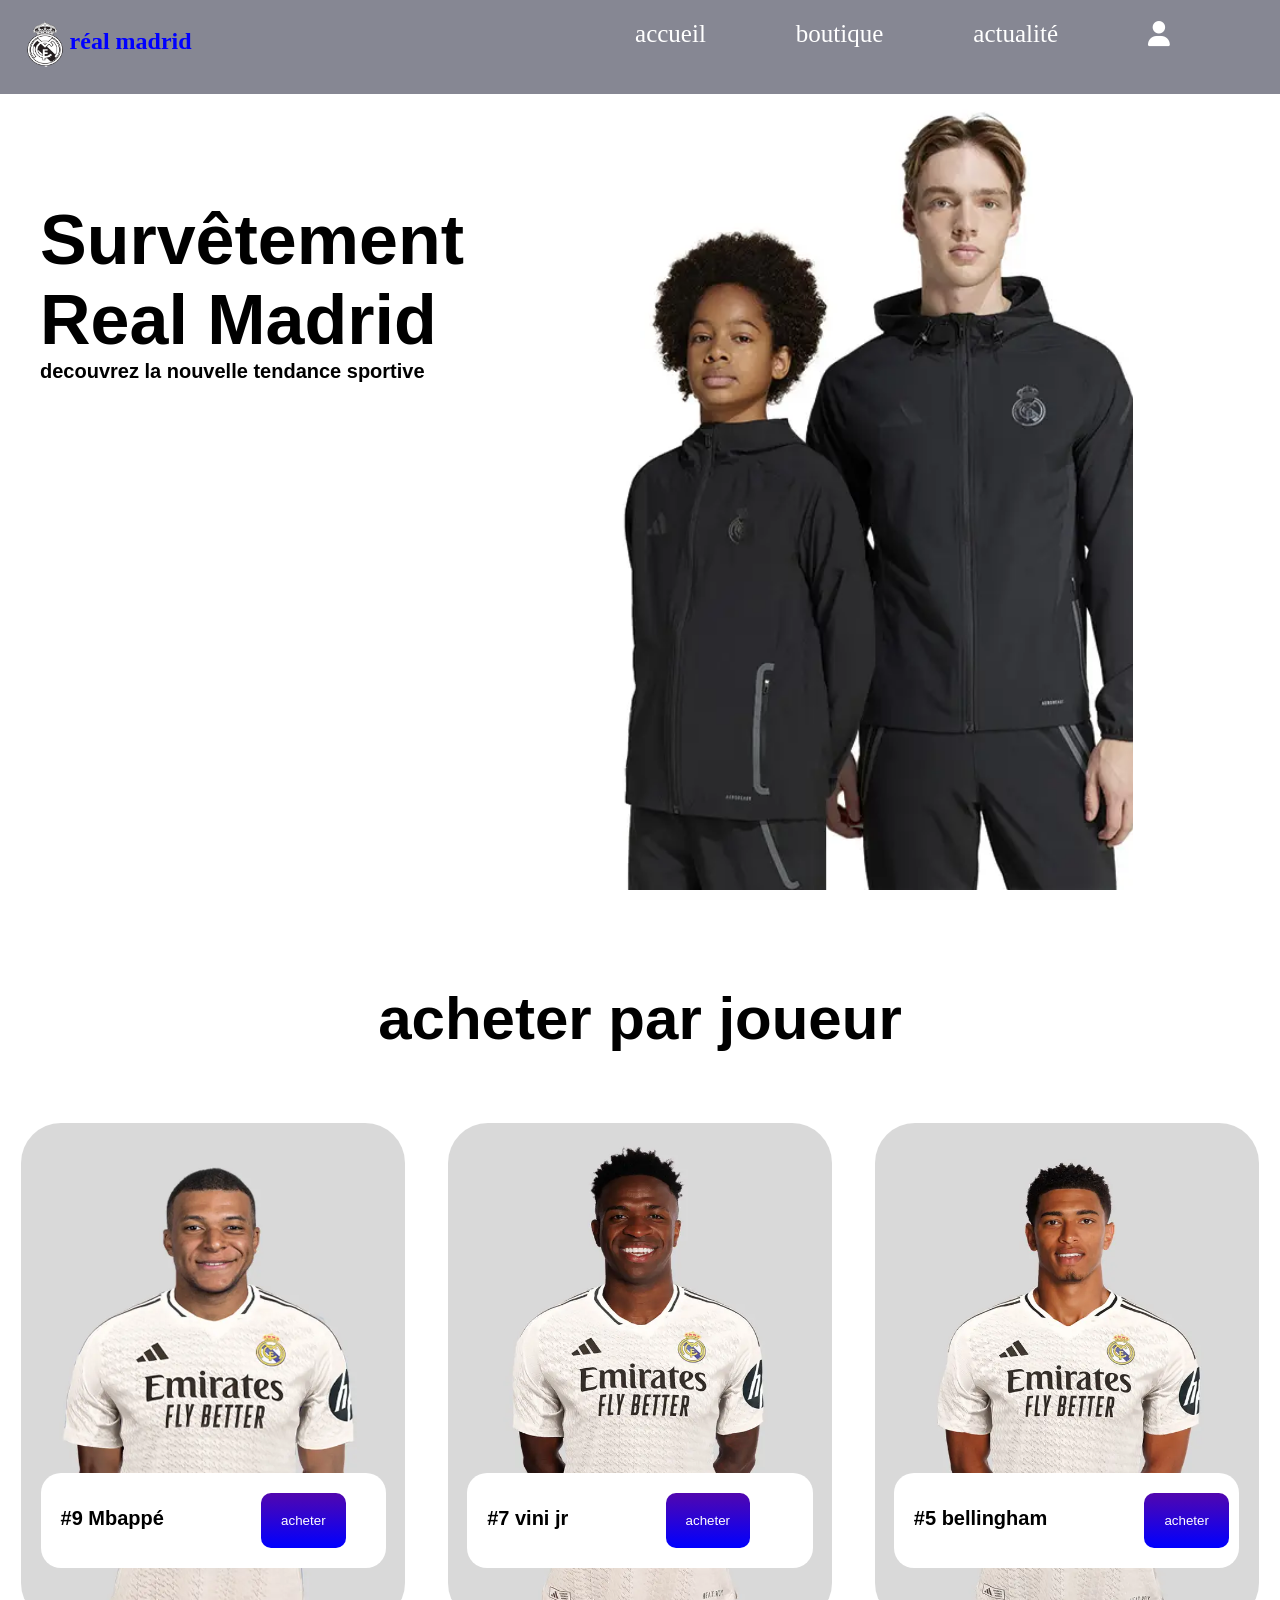
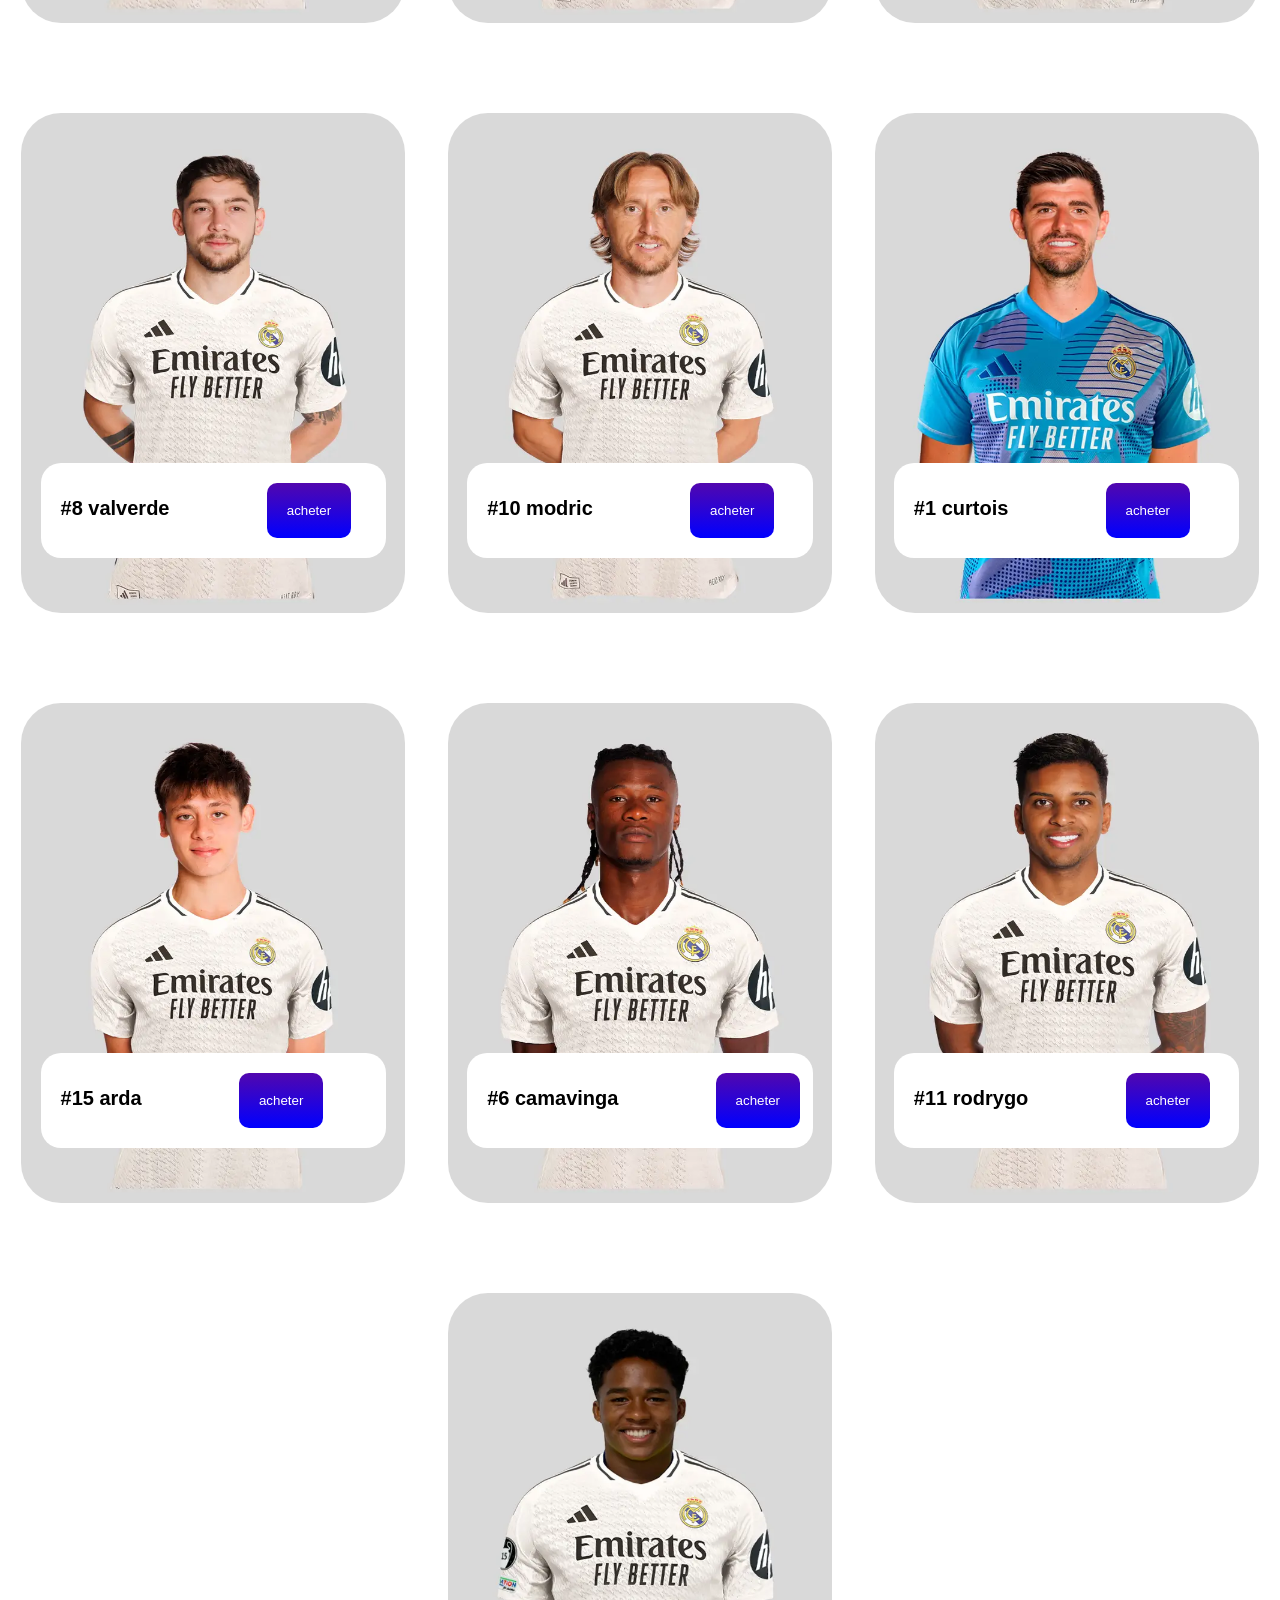
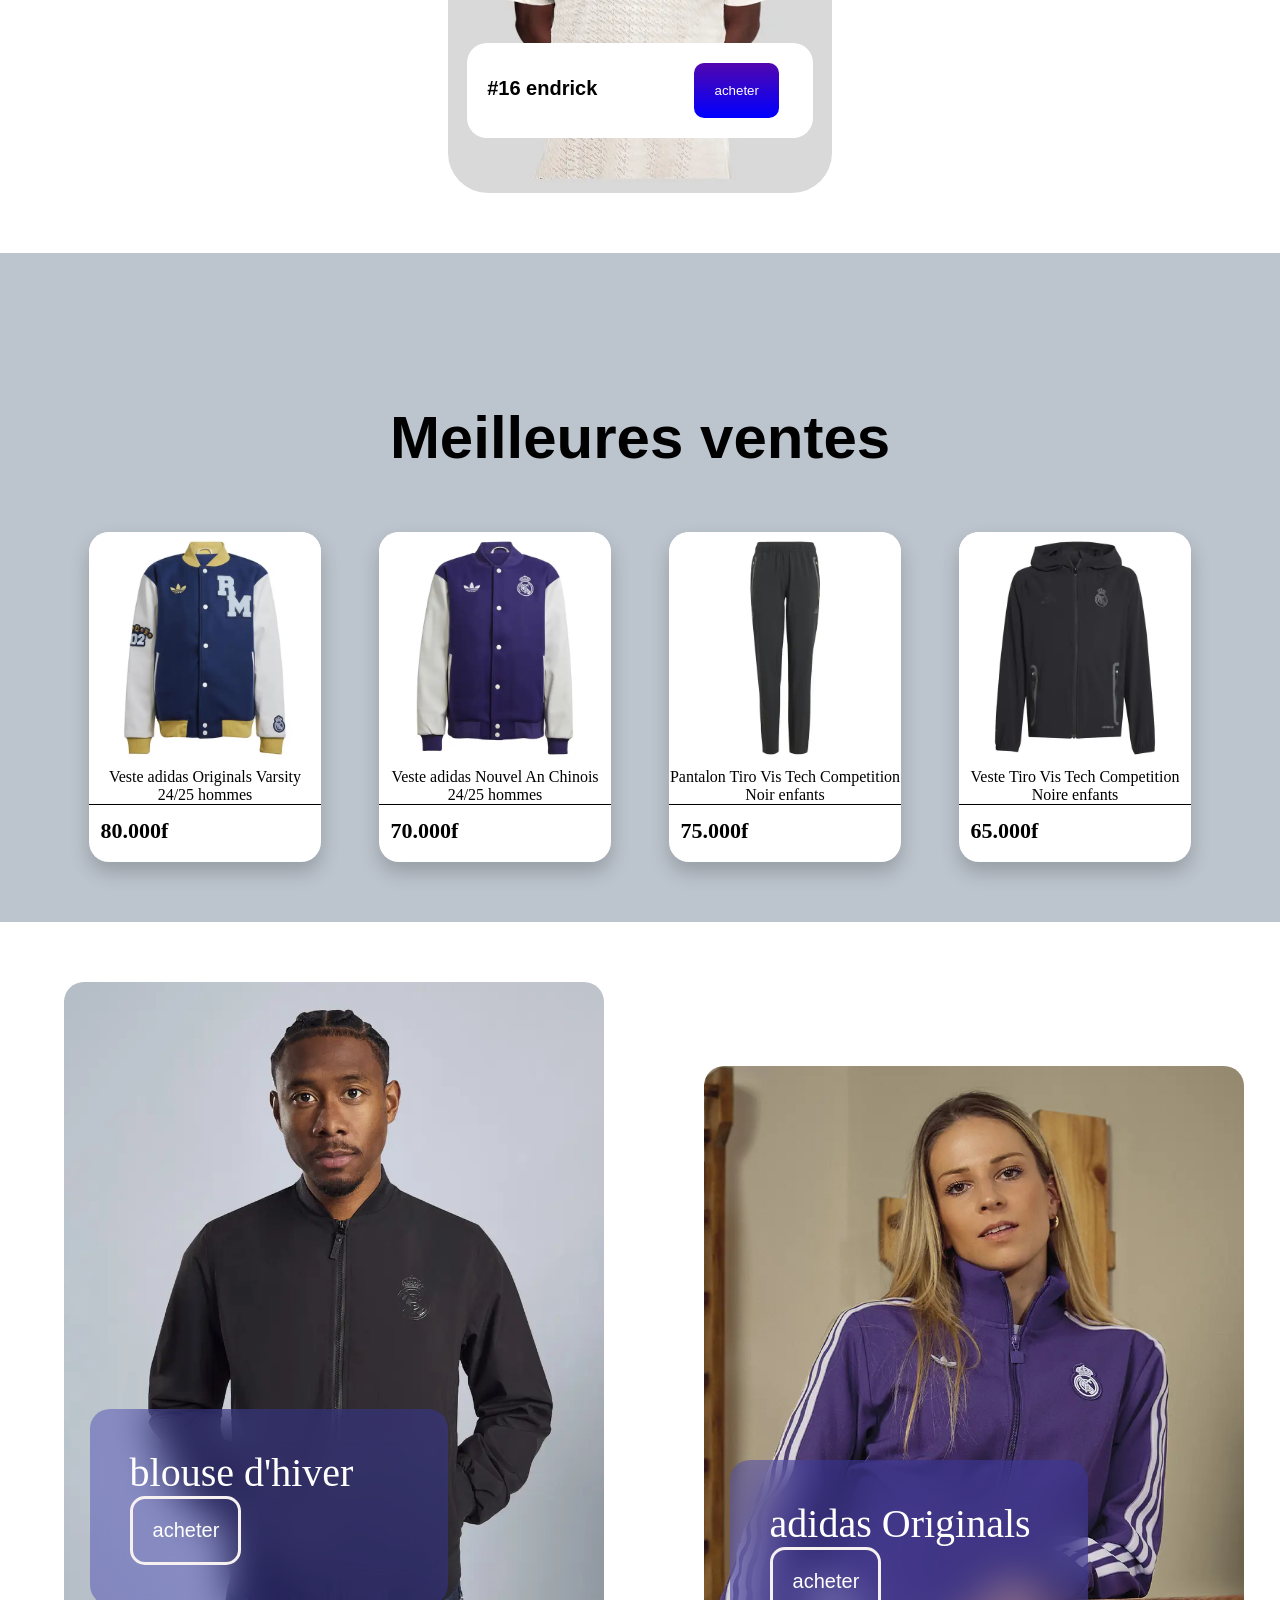
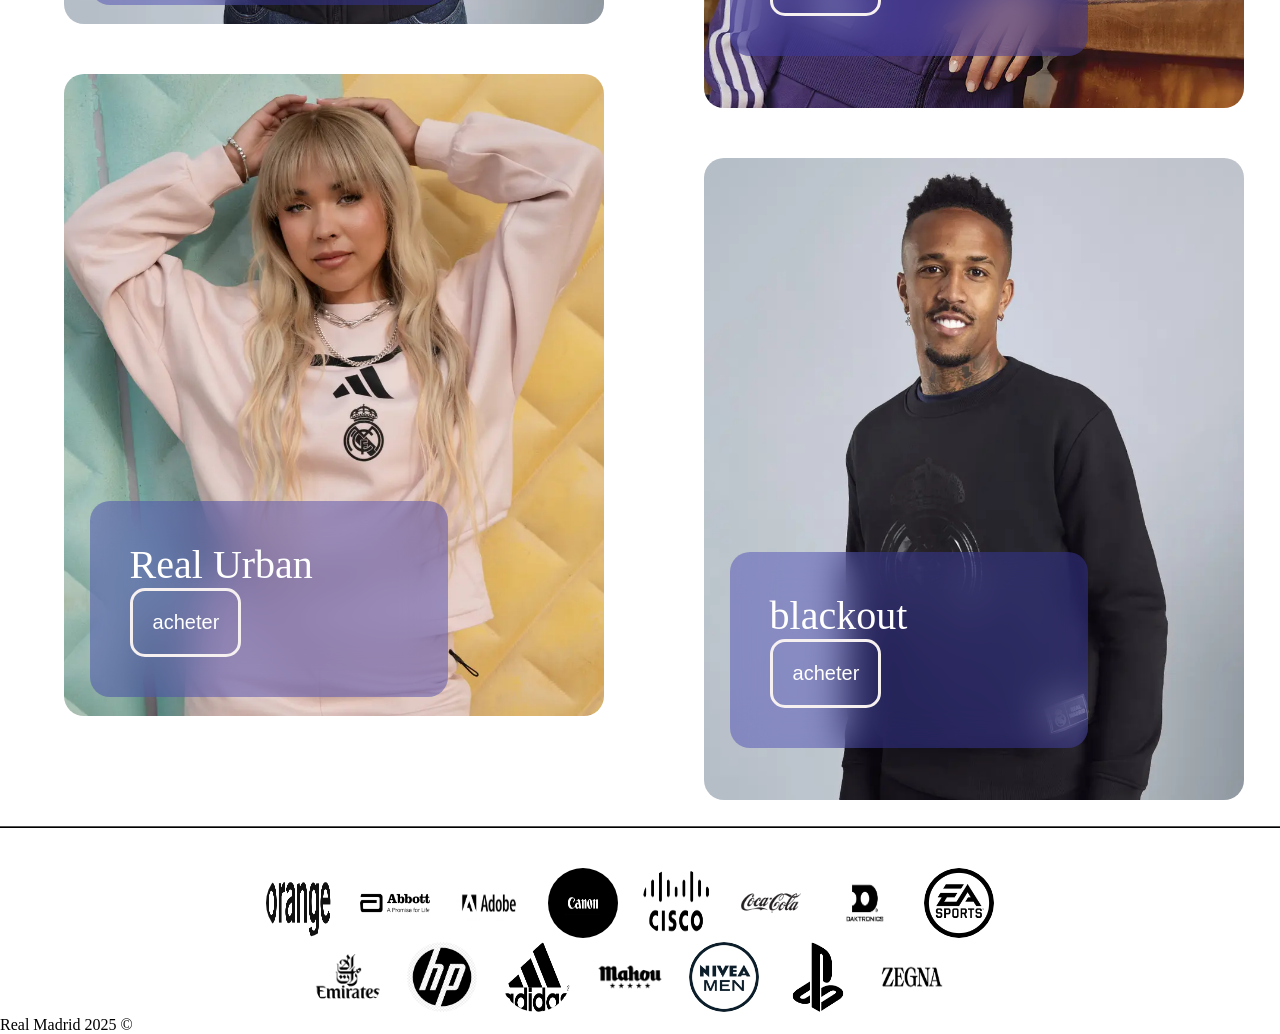
==== boutique.html @ a003ac71 "addsite" ====
<!DOCTYPE html>
<html lang="en">
<head>
    <meta charset="UTF-8">
    <meta name="viewport" content="width=device-width, initial-scale=1.0">
    <title>Document</title>
    <link rel="stylesheet" href="boutique.css">
    <link rel="stylesheet" href="https://cdnjs.cloudflare.com/ajax/libs/font-awesome/6.7.2/css/all.min.css" integrity="sha512-Evv84Mr4kqVGRNSgIGL/F/aIDqQb7xQ2vcrdIwxfjThSH8CSR7PBEakCr51Ck+w+/U6swU2Im1vVX0SVk9ABhg==" crossorigin="anonymous" referrerpolicy="no-referrer" />
    <link rel="shortcut icon" href="./images/real-madrid-cf-logo-noir-et-blanc-club-de-football-professionnel-espagne-illustration-vectorielle-resume-noir-et-blanc-2t22c35.jpg">
</head>
<body>
    <header>
        <nav> 
            <div class="nav-text">
                <img src="./images/Adobe Express - file.png" alt="" width="50" height="50">
            <h1> réal madrid </h1>
            
            </div>
            <div class="nav-element">
            <ul>
               
                <li><a href="index.html">accueil</a></li>
                <li><a href="index.html#boutique">boutique</a></li>
                <li><a href="index.html#actu">actualité</a></li>
                <li><a href="connexion.html" <i class="fa-solid fa-user"></i></a></li>
            </ul>
        </div>
        </nav>
    </header>
    <div class="global">
        <div class="global-txt"> <h1>Survêtement Real Madrid</h1> 
        <p> decouvrez la nouvelle tendance sportive</p>
        </div>
       <div class="global-img"> <img src="./imgboutique/global/over2.webp" alt=""></div>
        
    </div>
    <section id="joueur">
        <h1>acheter par joueur</h1>
        <div class="card1">
            <div class="card2">
                <img src="./imgboutique/achat-j/mbappe_-_desktop_-_v2.webp" alt="">
                <p> #9 Mbappé
                    
                    <a href="formulaire.html"><button>acheter</button></a>
                </p>
            </div>

            <div class="card2">
                <img src="./imgboutique/achat-j/vini_jr_-_desktop.webp" alt="">
                <p>
                    #7 vini jr
                    <a href="formulaire.html"><button>acheter</button></a>
                </p>
            </div>

            <div class="card2">
                <img src="./imgboutique/achat-j/bellingham_-_desktop.webp" alt="">
                <p>
                    #5 bellingham 
                    <a href="formulaire.html"><button>acheter</button></a>
                </p>
            </div>

            <div class="card2">
                <img src="./imgboutique/achat-j/valverde_-_desktop.webp" alt="">
                <p>
                    #8 valverde
                    <a href="formulaire.html"><button>acheter</button></a>
                </p>
            </div>

            <div class="card2">
                <img src="./imgboutique/achat-j/modric_-_desktop.webp" alt="">
                <p>
                    #10 modric
                    <a href="formulaire.html"><button>acheter</button></a>
                </p>
            </div>

            <div class="card2">
                <img src="./imgboutique/achat-j/curtois_-_desktop.webp" alt="">
                <p>
                    #1 curtois
                    <a href="formulaire.html"><button>acheter</button></a>
                </p>
            </div>

            <div class="card2">
                <img src="./imgboutique/achat-j/arda_-_desktop.webp" alt="">
                <p>
                    #15 arda
                    <a href="formulaire.html"><button>acheter</button></a>
                </p>
            </div>

            <div class="card2">
                <img src="./imgboutique/achat-j/camavinga_-_desktop.webp" alt="">
                <p>
                    #6 camavinga
                    <a href="formulaire.html"><button>acheter</button></a>
                </p>
            </div>

            <div class="card2">
                <img src="./imgboutique/achat-j/rodrygo-_desktop.webp" alt="">
                <p>#11 rodrygo
                    <a href="formulaire.html"><button>acheter</button></a>
                </p>
            </div>

            <div class="card2">
                <img src="./imgboutique/achat-j/endrick-desktop.webp" alt="">
                <p>
                    #16 endrick
                    <a href="formulaire.html"><button>acheter</button></a>
                </p>
            </div>
        </div>
    </section>
    <section id="stellers">
        <h1>Meilleures ventes</h1>
        <div class="card3">
            <div class="card4">
                <img src="./imgboutique/meilleurs-ventes/RMCFMJ0149-01-1.webp" alt="">
                <p>Veste adidas Originals Varsity 24/25 hommes</p>
                <span>80.000f</span>
            </div>

            <div class="card4">
                <img src="./imgboutique/meilleurs-ventes/RMCFMJ0150-01.webp" alt="">
                <p>Veste adidas Nouvel An Chinois 24/25 hommes</p>
                <span>70.000f</span>
            </div>

            <div class="card4">
                <img src="./imgboutique/meilleurs-ventes/RMCFYP0086-01.webp" alt="">
                <p>Pantalon Tiro Vis Tech Competition Noir enfants</p>
                <span>75.000f</span>
            </div>

            <div class="card4">
                <img src="./imgboutique/meilleurs-ventes/RMCFYS0905-01.webp" alt="">
                <p>Veste Tiro Vis Tech Competition Noire enfants</p>
                <span>65.000f</span>
            </div>
        </div>
    </section>

    <section id="collection">
        <div class="card5">
            <div class="card6 ht">
                <img src="./imgboutique/collection/pod-abrigo_alaba.webp" alt="" class="haut">
                <p>
                    blouse d'hiver
                    <a href="formulaire.html"><button>acheter</button></a>
                </p>
            </div>

            <div class="card6 bs">
                <img src="./imgboutique/collection/pod-icons-2.webp" alt="" class="bas">
                <p>
                     adidas Originals
                     <a href="formulaire.html"><button>acheter</button></a>
                </p>
            </div>
              
            <div class="card6 ht">
                <img src="./imgboutique/collection/pod-real_urban.webp" alt="" class="haut">
                <p>
                    Real Urban
                     
                    <a href="formulaire.html"><button>acheter</button></a>
                </p>
            </div>

            <div class="card6 bs">
                <img src="./imgboutique/collection/pod-blackout_militao.webp" alt="" class="bas">
                <p>
                    blackout <br>
                    <a href="formulaire.html"><button>acheter</button></a>
                </p>
            </div>
        </div>
    </section>

    <footer>

        <div class="logo">
           <img src="./images/partenaires/1683000993orange-logo-black.webp" alt="">
           <img src="./images/partenaires/abbot_logo.png" alt="">
           <img src="./images/partenaires/adobe-black8153.jpg" alt="">
           <img src="./images/partenaires/canon-large.webp" alt="">
           <img src="./images/partenaires/cisco-2-logo-black-and-white.png" alt="">
           <img src="./images/partenaires/coca-cola-black-logo-vector.png" alt="">
           <img src="./images/partenaires/daktronics.jpg" alt="">
           <img src="./images/partenaires/EA_Sports_monochrome_logo.svg.png" alt=""> <br>
           <img src="./images/partenaires/emirates-airlines-logo-black-and-white.png" alt="">
           <img src="./images/partenaires/hp.webp" alt="">
           <img src="./images/partenaires/Logo_Adidas.webp" alt="">
           <img src="./images/partenaires/mahou-logo-png_seeklogo-338814.png" alt="">
           <img src="./images/partenaires/nivea-men.png" alt="">
           <img src="./images/partenaires/PlayStation-Logo.png" alt="">
           <img src="./images/partenaires/zegna6621.logowik.com.webp" alt="">
        </div>
         <div class="autres">
          <p>Real Madrid  2025 © </p>
         </div>
      </footer>
</body>
</html>
---- boutique.css ----
*{
    margin: 0;
    padding: 0;
    box-sizing: border-box;
}

header {
    position: fixed;
    top: 0;
    left: 0;
    width: 100%;
    background-color: rgb(134, 135, 147);
    padding: 20px;
    z-index: 1000; 
}

.nav-text{
    flex: 1;
}
nav{
    position: relative;
    color: white;
    display: flex;
}
nav h1{
    left: 4%;
    top: 15%;
    position: absolute;
    align-items: center;
    text-align: start;
    font-family: "Alfa Slab One", serif;
    color: blue;
}
ul{
    align-items: center;
    display: flex;
    
}
ul a{
    text-align: center;
    margin-right: 90px;
}
li{
    list-style: none;
}
header a{
    /* color: black; */
     font-size: 25px;
    color: white;
    text-decoration: none;
}
header a:hover{
    text-decoration: underline;
    color: blue;

}
.global{
    display: flex;
 
}
.global-img img{
    width: 70%;
    object-fit: cover;
    height: 90vh;
    margin-top: 80px;
    margin-left: 80px;

}
.global-txt p{
 margin-left: 40px;
 font-size: 20px;
 font-weight: bold;
 font-family: 'Segoe UI', Tahoma, Geneva, Verdana, sans-serif;
}
.global-txt h1{
    font-size: 70px;
    margin-left: 40px;
    color: black;
    flex: 1;
    margin-top: 200px;
    font-family: 'Segoe UI', Tahoma, Geneva, Verdana, sans-serif;
    
}
#joueur{
    margin-top: 40px;
}
section h1{
   font-weight: bold;
    font-size: 60px;
    font-family: 'Lucida Sans', 'Lucida Sans Regular', 'Lucida Grande', 'Lucida Sans Unicode', Geneva, Verdana, sans-serif;
    margin-bottom: -20px;
    text-align: center;
    margin-top: 90px;
}
.card1{
    display: flex;
    flex-wrap: wrap;
    justify-content: space-around;
}
.card2{
    margin-top: 90px;
    height: 500px;
    width: 30%;
    border-radius: 40px;
    position: relative;

}
.card2 img{
    height: 500px;
    border-radius: 40px;
    width: 100%;
}
.card2 p{
    font-family: Arial, Helvetica, sans-serif;
    font-size: 20px;
    font-weight: bold;
    position: absolute;
    top: 70%;
    left: 5%;
    background-color: white;
    width: 90%;
    padding: 20px;
    border-radius: 20px;
}
.card2 p button{
    color: white;
    position: relative;
    left: 30%;
    padding: 20px;
    border-radius: 10px;
    border: none;
    background: linear-gradient(to bottom, rgb(82, 7, 174), blue);
    cursor: pointer;

}
.card2  button:hover{
  transform: scale(1.1);
}
.card2 button:active{
    transform: scale(0.8);
}
.card3{
    margin-top: 80px;
    display: flex;
    justify-content: space-around;
    flex-wrap: wrap;
}
#stellers{
    margin-top: 60px;
    padding: 60px;
    margin-bottom: 60px;
    background-color: rgb(188,196,205);
}
.card4{
    cursor: pointer;
    border-radius: 20px;
    height: 330px;
    box-shadow: 0 10px 20px rgba(0, 0, 0, 0.2);
    width: 20%;
    background-color: white;
    
}
.card4 img{
    border-radius: 20px;
    width: 100%;

}
.card4 img:hover{
    transition: 0.3s;
    transform: scale(0.9);
}
.card4 span{
    font-weight: bold;
    position: relative;
    width: 100%;
    top: 4%;
    font-size: 22px;
    left: 5%;

}
.card4 p{
    border-bottom: 1px solid black;
    text-align: center;
}
.card5{
    display: flex;
    flex-wrap: wrap;
    justify-content: space-around;
}
.card6{
    margin-bottom: -150px;
    width: 40%;
}
.card6 img{
    object-fit: cover;
    width: 540px;
    height: 642px;
    border-radius: 20px;
 
}
.bas{
    position: relative;
    top: 10%;
}
.bs p{
  position: relative;
  bottom: 20%;
  left: 5%;
  backdrop-filter: blur(20px);
  background-color: rgba(58, 58, 176, 0.42);
  padding: 40px;
  border-radius: 20px;
  width: 70%;
  font-size: 40px;
  color: white;
}
.bs button{
    padding: 20px;
    border-radius: 15px;
    border: 3px solid rgb(246, 240, 240);
    background-color: transparent;
    color: white;
    width: 40%;
    cursor: pointer;
    font-size: 20px;
}
.card6 button:hover{
    background-color: rgba(232, 227, 227, 0.331);
    transition: 0.2s ease;
}

.ht p{
    position: relative;
    bottom: 26%;
    left: 5%;
    backdrop-filter: blur(20px);
    background-color: rgba(58, 58, 176, 0.42);
    padding: 40px;
    border-radius: 20px;
    width: 70%;
    font-size: 40px;
    color: white;
  }
.ht button{
    padding: 20px;
    border-radius: 15px;
    border: 3px solid rgb(246, 240, 240);
    background-color: transparent;
    color: white;
    width: 40%;
    cursor: pointer;
    font-size: 20px;
}
footer .logo img{
    width: 70px;
    height: 70px;
    border-radius: 100%;
    margin-right: 20px;
   
}
footer{
    border-top: 2px ridge black;
    background-color: white;
    margin-top: 60px;
    padding-top: 40px;
}
footer .logo{
    text-align: center;
}
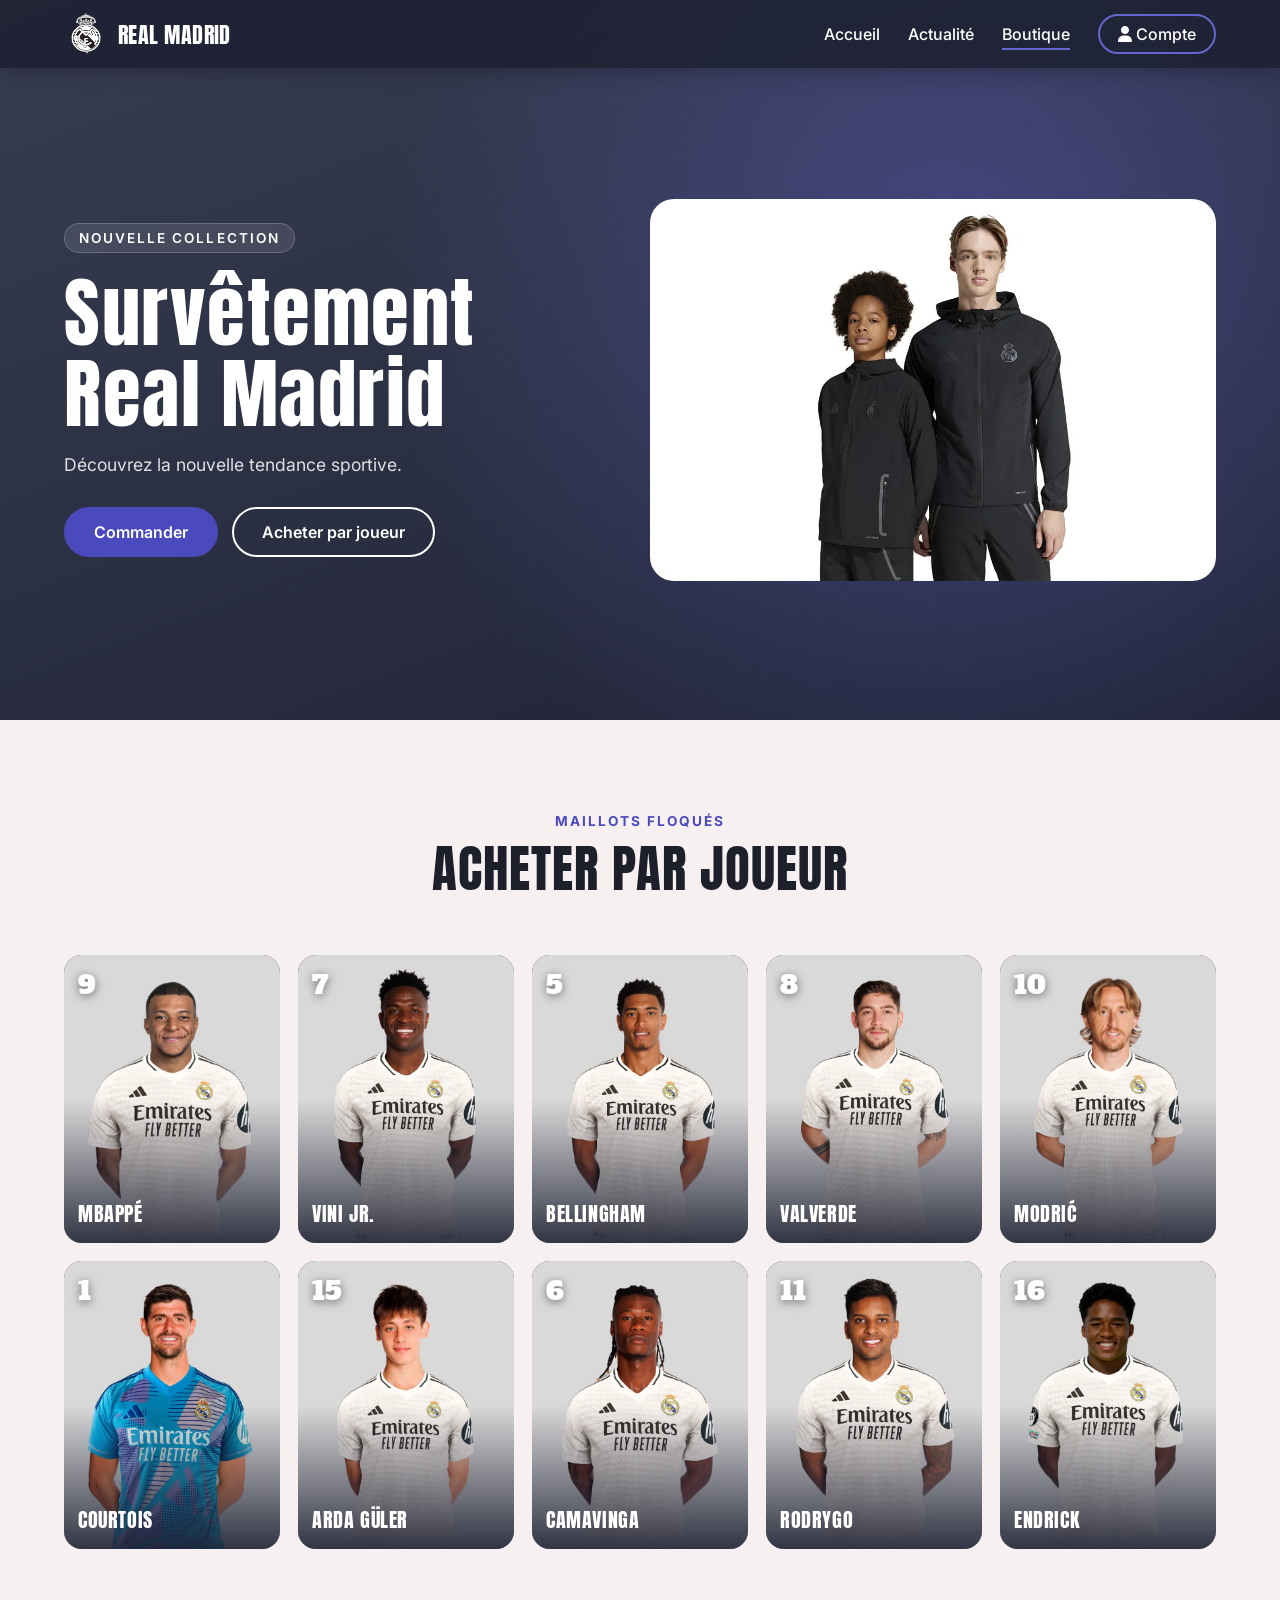
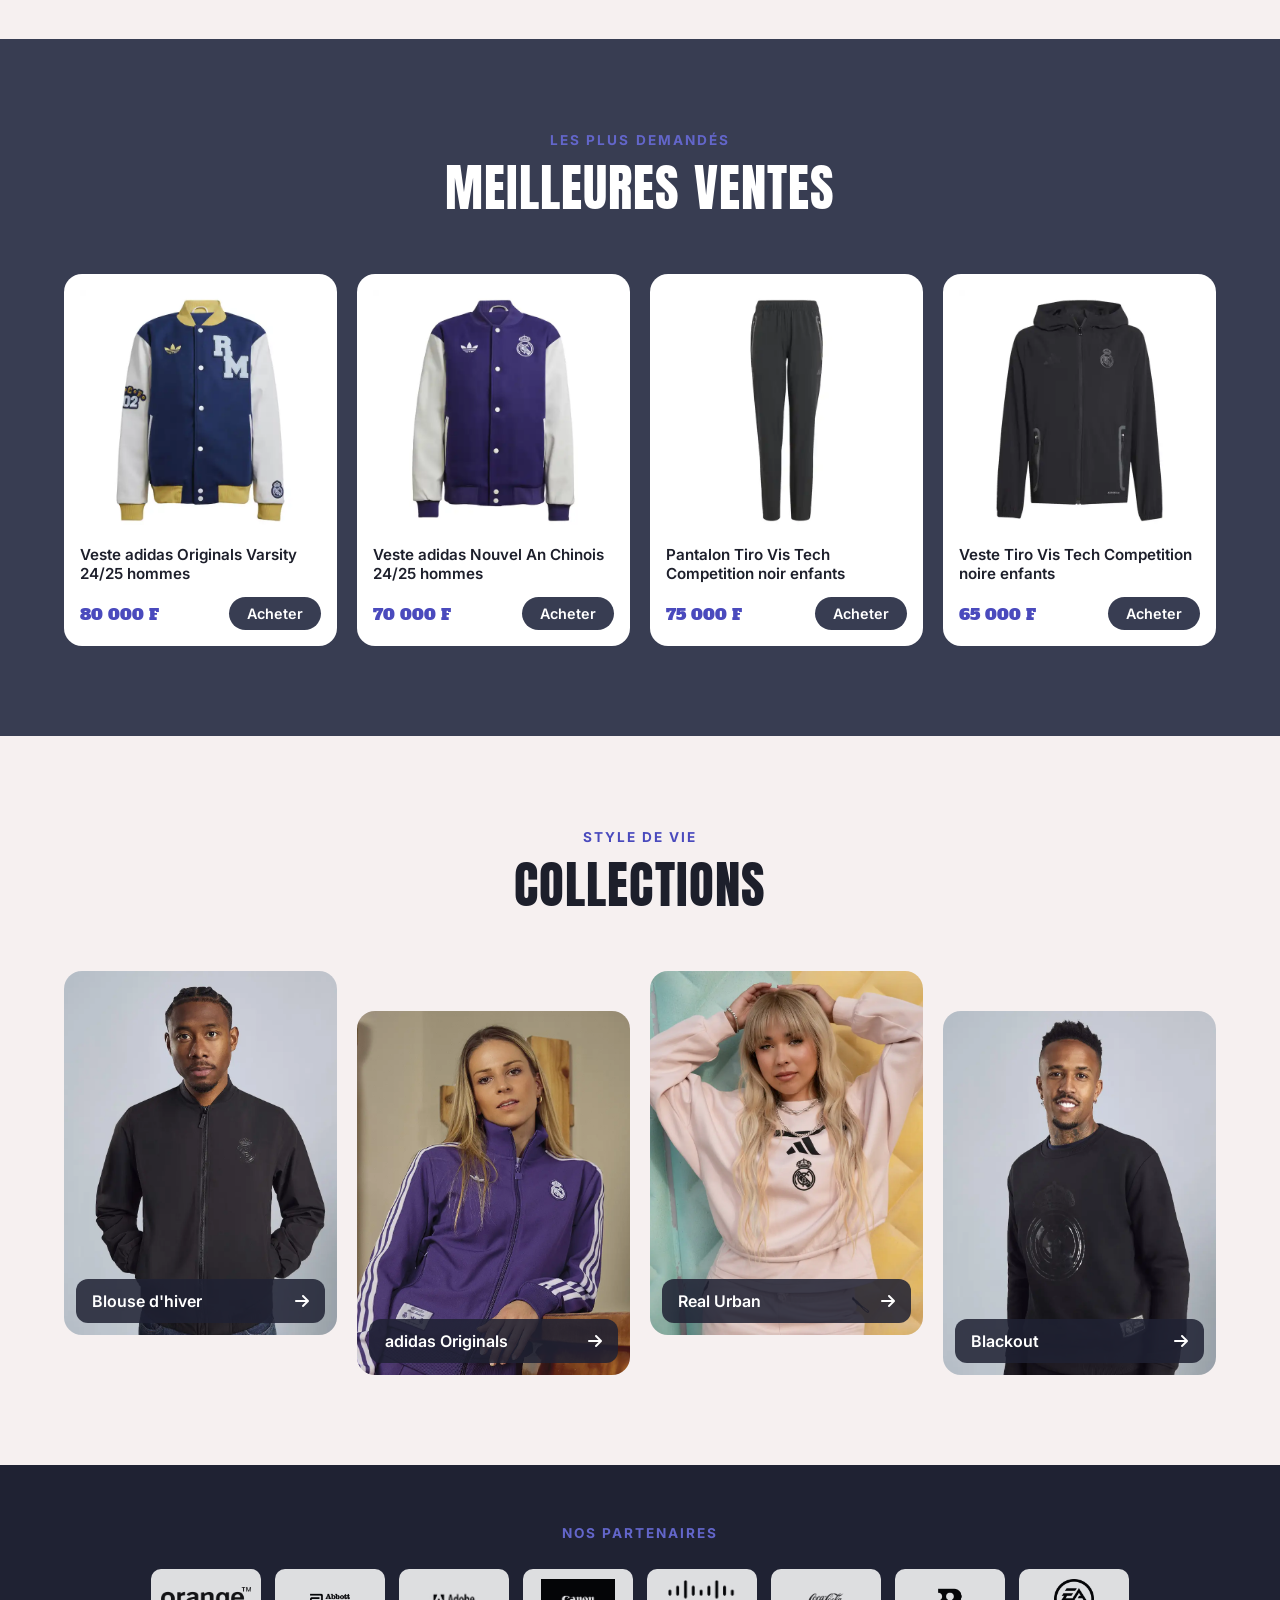
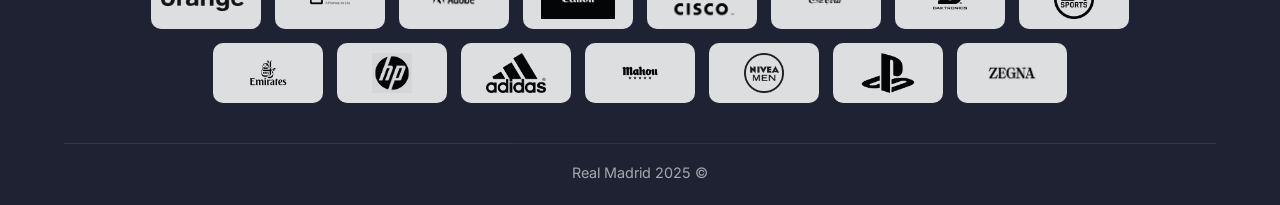
==== commit 8a17d20c: "Refonte du design et version mobile - Nouveau thème bleu nuit / indigo, titres Anton et Alfa Slab On" ====
--- a/boutique.html
+++ b/boutique.html
@@ -1,210 +1,134 @@
 <!DOCTYPE html>
-<html lang="en">
+<html lang="fr">
 <head>
     <meta charset="UTF-8">
     <meta name="viewport" content="width=device-width, initial-scale=1.0">
-    <title>Document</title>
+    <title>Real Madrid — Boutique</title>
+    <link rel="preconnect" href="https://fonts.googleapis.com">
+    <link rel="preconnect" href="https://fonts.gstatic.com" crossorigin>
+    <link href="https://fonts.googleapis.com/css2?family=Anton&family=Alfa+Slab+One&family=Inter:wght@400;500;600;700&display=swap" rel="stylesheet">
+    <link rel="stylesheet" href="https://cdnjs.cloudflare.com/ajax/libs/font-awesome/6.7.2/css/all.min.css" integrity="sha512-Evv84Mr4kqVGRNSgIGL/F/aIDqQb7xQ2vcrdIwxfjThSH8CSR7PBEakCr51Ck+w+/U6swU2Im1vVX0SVk9ABhg==" crossorigin="anonymous" referrerpolicy="no-referrer" />
+    <link rel="stylesheet" href="style.css">
     <link rel="stylesheet" href="boutique.css">
-    <link rel="stylesheet" href="https://cdnjs.cloudflare.com/ajax/libs/font-awesome/6.7.2/css/all.min.css" integrity="sha512-Evv84Mr4kqVGRNSgIGL/F/aIDqQb7xQ2vcrdIwxfjThSH8CSR7PBEakCr51Ck+w+/U6swU2Im1vVX0SVk9ABhg==" crossorigin="anonymous" referrerpolicy="no-referrer" />
     <link rel="shortcut icon" href="./images/real-madrid-cf-logo-noir-et-blanc-club-de-football-professionnel-espagne-illustration-vectorielle-resume-noir-et-blanc-2t22c35.jpg">
 </head>
 <body>
     <header>
-        <nav> 
-            <div class="nav-text">
-                <img src="./images/Adobe Express - file.png" alt="" width="50" height="50">
-            <h1> réal madrid </h1>
-            
-            </div>
-            <div class="nav-element">
+        <a href="index.html" class="nav-text">
+            <img src="./images/Adobe Express - file.png" alt="Logo du Real Madrid" width="44" height="44">
+            <span>Real Madrid</span>
+        </a>
+        <button class="burger" aria-label="Ouvrir le menu" aria-expanded="false">
+            <i class="fa-solid fa-bars"></i>
+        </button>
+        <nav>
             <ul>
-               
-                <li><a href="index.html">accueil</a></li>
-                <li><a href="index.html#boutique">boutique</a></li>
-                <li><a href="index.html#actu">actualité</a></li>
-                <li><a href="connexion.html" <i class="fa-solid fa-user"></i></a></li>
+                <li><a href="index.html">Accueil</a></li>
+                <li><a href="index.html#actu">Actualité</a></li>
+                <li><a href="#joueur" class="actif">Boutique</a></li>
+                <li><a href="connexion.html" class="compte"><i class="fa-solid fa-user"></i> Compte</a></li>
             </ul>
-        </div>
         </nav>
     </header>
-    <div class="global">
-        <div class="global-txt"> <h1>Survêtement Real Madrid</h1> 
-        <p> decouvrez la nouvelle tendance sportive</p>
-        </div>
-       <div class="global-img"> <img src="./imgboutique/global/over2.webp" alt=""></div>
-        
-    </div>
-    <section id="joueur">
-        <h1>acheter par joueur</h1>
-        <div class="card1">
-            <div class="card2">
-                <img src="./imgboutique/achat-j/mbappe_-_desktop_-_v2.webp" alt="">
-                <p> #9 Mbappé
-                    
-                    <a href="formulaire.html"><button>acheter</button></a>
-                </p>
-            </div>
 
-            <div class="card2">
-                <img src="./imgboutique/achat-j/vini_jr_-_desktop.webp" alt="">
-                <p>
-                    #7 vini jr
-                    <a href="formulaire.html"><button>acheter</button></a>
-                </p>
-            </div>
-
-            <div class="card2">
-                <img src="./imgboutique/achat-j/bellingham_-_desktop.webp" alt="">
-                <p>
-                    #5 bellingham 
-                    <a href="formulaire.html"><button>acheter</button></a>
-                </p>
-            </div>
-
-            <div class="card2">
-                <img src="./imgboutique/achat-j/valverde_-_desktop.webp" alt="">
-                <p>
-                    #8 valverde
-                    <a href="formulaire.html"><button>acheter</button></a>
-                </p>
-            </div>
-
-            <div class="card2">
-                <img src="./imgboutique/achat-j/modric_-_desktop.webp" alt="">
-                <p>
-                    #10 modric
-                    <a href="formulaire.html"><button>acheter</button></a>
-                </p>
-            </div>
-
-            <div class="card2">
-                <img src="./imgboutique/achat-j/curtois_-_desktop.webp" alt="">
-                <p>
-                    #1 curtois
-                    <a href="formulaire.html"><button>acheter</button></a>
-                </p>
-            </div>
-
-            <div class="card2">
-                <img src="./imgboutique/achat-j/arda_-_desktop.webp" alt="">
-                <p>
-                    #15 arda
-                    <a href="formulaire.html"><button>acheter</button></a>
-                </p>
-            </div>
-
-            <div class="card2">
-                <img src="./imgboutique/achat-j/camavinga_-_desktop.webp" alt="">
-                <p>
-                    #6 camavinga
-                    <a href="formulaire.html"><button>acheter</button></a>
-                </p>
-            </div>
-
-            <div class="card2">
-                <img src="./imgboutique/achat-j/rodrygo-_desktop.webp" alt="">
-                <p>#11 rodrygo
-                    <a href="formulaire.html"><button>acheter</button></a>
-                </p>
-            </div>
-
-            <div class="card2">
-                <img src="./imgboutique/achat-j/endrick-desktop.webp" alt="">
-                <p>
-                    #16 endrick
-                    <a href="formulaire.html"><button>acheter</button></a>
-                </p>
+    <div class="global global-boutique">
+        <div class="texte">
+            <span class="sur-titre">Nouvelle collection</span>
+            <h1>Survêtement Real Madrid</h1>
+            <p>Découvrez la nouvelle tendance sportive.</p>
+            <div class="boutons">
+                <a href="formulaire.html" class="bouton bouton-plein">Commander</a>
+                <a href="#joueur" class="bouton bouton-contour">Acheter par joueur</a>
             </div>
         </div>
-    </section>
-    <section id="stellers">
-        <h1>Meilleures ventes</h1>
-        <div class="card3">
-            <div class="card4">
-                <img src="./imgboutique/meilleurs-ventes/RMCFMJ0149-01-1.webp" alt="">
-                <p>Veste adidas Originals Varsity 24/25 hommes</p>
-                <span>80.000f</span>
-            </div>
+        <div class="image"><img src="./imgboutique/global/over2.webp" alt="Survêtement Real Madrid"></div>
+    </div>
 
-            <div class="card4">
-                <img src="./imgboutique/meilleurs-ventes/RMCFMJ0150-01.webp" alt="">
-                <p>Veste adidas Nouvel An Chinois 24/25 hommes</p>
-                <span>70.000f</span>
-            </div>
-
-            <div class="card4">
-                <img src="./imgboutique/meilleurs-ventes/RMCFYP0086-01.webp" alt="">
-                <p>Pantalon Tiro Vis Tech Competition Noir enfants</p>
-                <span>75.000f</span>
-            </div>
-
-            <div class="card4">
-                <img src="./imgboutique/meilleurs-ventes/RMCFYS0905-01.webp" alt="">
-                <p>Veste Tiro Vis Tech Competition Noire enfants</p>
-                <span>65.000f</span>
-            </div>
+    <section id="joueur" class="bloc">
+        <div class="titre-section">
+            <span>Maillots floqués</span>
+            <h2>Acheter par joueur</h2>
+        </div>
+        <div class="joueurs">
+            <a href="formulaire.html" class="joueur"><img src="./imgboutique/achat-j/mbappe_-_desktop_-_v2.webp" alt=""><span class="numero">9</span><span class="nom">Mbappé</span></a>
+            <a href="formulaire.html" class="joueur"><img src="./imgboutique/achat-j/vini_jr_-_desktop.webp" alt=""><span class="numero">7</span><span class="nom">Vini Jr.</span></a>
+            <a href="formulaire.html" class="joueur"><img src="./imgboutique/achat-j/bellingham_-_desktop.webp" alt=""><span class="numero">5</span><span class="nom">Bellingham</span></a>
+            <a href="formulaire.html" class="joueur"><img src="./imgboutique/achat-j/valverde_-_desktop.webp" alt=""><span class="numero">8</span><span class="nom">Valverde</span></a>
+            <a href="formulaire.html" class="joueur"><img src="./imgboutique/achat-j/modric_-_desktop.webp" alt=""><span class="numero">10</span><span class="nom">Modrić</span></a>
+            <a href="formulaire.html" class="joueur"><img src="./imgboutique/achat-j/curtois_-_desktop.webp" alt=""><span class="numero">1</span><span class="nom">Courtois</span></a>
+            <a href="formulaire.html" class="joueur"><img src="./imgboutique/achat-j/arda_-_desktop.webp" alt=""><span class="numero">15</span><span class="nom">Arda Güler</span></a>
+            <a href="formulaire.html" class="joueur"><img src="./imgboutique/achat-j/camavinga_-_desktop.webp" alt=""><span class="numero">6</span><span class="nom">Camavinga</span></a>
+            <a href="formulaire.html" class="joueur"><img src="./imgboutique/achat-j/rodrygo-_desktop.webp" alt=""><span class="numero">11</span><span class="nom">Rodrygo</span></a>
+            <a href="formulaire.html" class="joueur"><img src="./imgboutique/achat-j/endrick-desktop.webp" alt=""><span class="numero">16</span><span class="nom">Endrick</span></a>
         </div>
     </section>
 
-    <section id="collection">
-        <div class="card5">
-            <div class="card6 ht">
-                <img src="./imgboutique/collection/pod-abrigo_alaba.webp" alt="" class="haut">
-                <p>
-                    blouse d'hiver
-                    <a href="formulaire.html"><button>acheter</button></a>
-                </p>
-            </div>
+    <section id="stellers" class="bloc bloc-sombre">
+        <div class="titre-section">
+            <span>Les plus demandés</span>
+            <h2>Meilleures ventes</h2>
+        </div>
+        <div class="ventes">
+            <article class="vente">
+                <img src="./imgboutique/meilleurs-ventes/RMCFMJ0149-01-1.webp" alt="">
+                <p>Veste adidas Originals Varsity 24/25 hommes</p>
+                <div class="vente-pied"><span>80 000 F</span><a href="formulaire.html">Acheter</a></div>
+            </article>
+            <article class="vente">
+                <img src="./imgboutique/meilleurs-ventes/RMCFMJ0150-01.webp" alt="">
+                <p>Veste adidas Nouvel An Chinois 24/25 hommes</p>
+                <div class="vente-pied"><span>70 000 F</span><a href="formulaire.html">Acheter</a></div>
+            </article>
+            <article class="vente">
+                <img src="./imgboutique/meilleurs-ventes/RMCFYP0086-01.webp" alt="">
+                <p>Pantalon Tiro Vis Tech Competition noir enfants</p>
+                <div class="vente-pied"><span>75 000 F</span><a href="formulaire.html">Acheter</a></div>
+            </article>
+            <article class="vente">
+                <img src="./imgboutique/meilleurs-ventes/RMCFYS0905-01.webp" alt="">
+                <p>Veste Tiro Vis Tech Competition noire enfants</p>
+                <div class="vente-pied"><span>65 000 F</span><a href="formulaire.html">Acheter</a></div>
+            </article>
+        </div>
+    </section>
 
-            <div class="card6 bs">
-                <img src="./imgboutique/collection/pod-icons-2.webp" alt="" class="bas">
-                <p>
-                     adidas Originals
-                     <a href="formulaire.html"><button>acheter</button></a>
-                </p>
-            </div>
-              
-            <div class="card6 ht">
-                <img src="./imgboutique/collection/pod-real_urban.webp" alt="" class="haut">
-                <p>
-                    Real Urban
-                     
-                    <a href="formulaire.html"><button>acheter</button></a>
-                </p>
-            </div>
-
-            <div class="card6 bs">
-                <img src="./imgboutique/collection/pod-blackout_militao.webp" alt="" class="bas">
-                <p>
-                    blackout <br>
-                    <a href="formulaire.html"><button>acheter</button></a>
-                </p>
-            </div>
+    <section id="collection" class="bloc">
+        <div class="titre-section">
+            <span>Style de vie</span>
+            <h2>Collections</h2>
+        </div>
+        <div class="collections">
+            <a href="formulaire.html" class="collection"><img src="./imgboutique/collection/pod-abrigo_alaba.webp" alt=""><span>Blouse d'hiver <i class="fa-solid fa-arrow-right"></i></span></a>
+            <a href="formulaire.html" class="collection"><img src="./imgboutique/collection/pod-icons-2.webp" alt=""><span>adidas Originals <i class="fa-solid fa-arrow-right"></i></span></a>
+            <a href="formulaire.html" class="collection"><img src="./imgboutique/collection/pod-real_urban.webp" alt=""><span>Real Urban <i class="fa-solid fa-arrow-right"></i></span></a>
+            <a href="formulaire.html" class="collection"><img src="./imgboutique/collection/pod-blackout_militao.webp" alt=""><span>Blackout <i class="fa-solid fa-arrow-right"></i></span></a>
         </div>
     </section>
 
     <footer>
+        <p class="footer-titre">Nos partenaires</p>
+        <div class="logo-partenaires">
+            <img src="./images/partenaires/1683000993orange-logo-black.webp" alt="Orange">
+            <img src="./images/partenaires/abbot_logo.png" alt="Abbott">
+            <img src="./images/partenaires/adobe-black8153.jpg" alt="Adobe">
+            <img src="./images/partenaires/canon-large.webp" alt="Canon">
+            <img src="./images/partenaires/cisco-2-logo-black-and-white.png" alt="Cisco">
+            <img src="./images/partenaires/coca-cola-black-logo-vector.png" alt="Coca-Cola">
+            <img src="./images/partenaires/daktronics.jpg" alt="Daktronics">
+            <img src="./images/partenaires/EA_Sports_monochrome_logo.svg.png" alt="EA Sports">
+            <img src="./images/partenaires/emirates-airlines-logo-black-and-white.png" alt="Emirates">
+            <img src="./images/partenaires/hp.webp" alt="HP">
+            <img src="./images/partenaires/Logo_Adidas.webp" alt="Adidas">
+            <img src="./images/partenaires/mahou-logo-png_seeklogo-338814.png" alt="Mahou">
+            <img src="./images/partenaires/nivea-men.png" alt="Nivea Men">
+            <img src="./images/partenaires/PlayStation-Logo.png" alt="PlayStation">
+            <img src="./images/partenaires/zegna6621.logowik.com.webp" alt="Zegna">
+        </div>
+        <div class="autres">
+            <p>Real Madrid 2025 ©</p>
+        </div>
+    </footer>
 
-        <div class="logo">
-           <img src="./images/partenaires/1683000993orange-logo-black.webp" alt="">
-           <img src="./images/partenaires/abbot_logo.png" alt="">
-           <img src="./images/partenaires/adobe-black8153.jpg" alt="">
-           <img src="./images/partenaires/canon-large.webp" alt="">
-           <img src="./images/partenaires/cisco-2-logo-black-and-white.png" alt="">
-           <img src="./images/partenaires/coca-cola-black-logo-vector.png" alt="">
-           <img src="./images/partenaires/daktronics.jpg" alt="">
-           <img src="./images/partenaires/EA_Sports_monochrome_logo.svg.png" alt=""> <br>
-           <img src="./images/partenaires/emirates-airlines-logo-black-and-white.png" alt="">
-           <img src="./images/partenaires/hp.webp" alt="">
-           <img src="./images/partenaires/Logo_Adidas.webp" alt="">
-           <img src="./images/partenaires/mahou-logo-png_seeklogo-338814.png" alt="">
-           <img src="./images/partenaires/nivea-men.png" alt="">
-           <img src="./images/partenaires/PlayStation-Logo.png" alt="">
-           <img src="./images/partenaires/zegna6621.logowik.com.webp" alt="">
-        </div>
-         <div class="autres">
-          <p>Real Madrid  2025 © </p>
-         </div>
-      </footer>
+    <script src="script.js"></script>
 </body>
-</html>+</html>
--- a/style.css
+++ b/style.css
@@ -0,0 +1,676 @@
+*{
+    margin: 0;
+    padding: 0;
+    box-sizing: border-box;
+}
+:root{
+    --nuit: #383d52;
+    --nuit-fonce: #1f2233;
+    --indigo: rgb(74, 74, 189);
+    --indigo-clair: rgb(99, 102, 202);
+    --gris: rgb(134, 135, 147);
+    --clair: rgb(246, 240, 240);
+    --beige: rgb(237, 228, 218);
+    --blanc: #ffffff;
+    --texte: #1d1f2b;
+}
+html{
+    scroll-behavior: smooth;
+    scroll-padding-top: 80px;
+}
+body{
+    font-family: "Inter", Arial, Helvetica, sans-serif;
+    color: var(--texte);
+    background: var(--clair);
+}
+h1, h2, .nav-text span{
+    font-family: "Anton", Impact, sans-serif;
+    font-weight: 400;
+    letter-spacing: 0.02em;
+}
+img{
+    display: block;
+    max-width: 100%;
+}
+
+/* ===== en-tête ===== */
+header{
+    position: fixed;
+    top: 0;
+    z-index: 100;
+    width: 100%;
+    display: flex;
+    align-items: center;
+    justify-content: space-between;
+    padding: 12px 5%;
+    background: rgba(31, 34, 51, 0.92);
+    box-shadow: 0 4px 20px rgba(0, 0, 0, 0.25);
+}
+.nav-text{
+    display: flex;
+    align-items: center;
+    gap: 10px;
+    text-decoration: none;
+}
+.nav-text img{
+    width: 44px;
+    height: 44px;
+    object-fit: contain;
+}
+.nav-text span{
+    color: var(--blanc);
+    font-size: 1.4rem;
+    text-transform: uppercase;
+}
+nav ul{
+    display: flex;
+    align-items: center;
+    gap: 28px;
+    list-style: none;
+}
+nav a{
+    color: var(--blanc);
+    text-decoration: none;
+    font-weight: 500;
+    padding-bottom: 4px;
+    border-bottom: 2px solid transparent;
+    transition: border-color 0.3s, color 0.3s;
+}
+nav a:hover,
+nav a.actif{
+    border-bottom-color: var(--indigo-clair);
+}
+nav a.compte{
+    padding: 8px 18px;
+    border: 2px solid var(--indigo-clair);
+    border-radius: 99px;
+}
+nav a.compte:hover{
+    background: var(--indigo-clair);
+}
+.burger{
+    display: none;
+    background: none;
+    border: none;
+    color: var(--blanc);
+    font-size: 1.5rem;
+    cursor: pointer;
+}
+
+/* ===== boutons ===== */
+.bouton{
+    display: inline-flex;
+    align-items: center;
+    justify-content: center;
+    gap: 10px;
+    padding: 13px 28px;
+    border-radius: 99px;
+    font-weight: 600;
+    text-decoration: none;
+    transition: background 0.3s, color 0.3s, transform 0.2s;
+}
+.bouton:hover{
+    transform: translateY(-2px);
+}
+.bouton-plein{
+    background: var(--indigo);
+    color: var(--blanc);
+    border: 2px solid var(--indigo);
+}
+.bouton-plein:hover{
+    background: var(--nuit-fonce);
+    border-color: var(--nuit-fonce);
+}
+.bouton-contour{
+    color: var(--blanc);
+    border: 2px solid var(--blanc);
+}
+.bouton-contour:hover{
+    background: var(--blanc);
+    color: var(--nuit);
+}
+.bouton-contour-sombre{
+    color: var(--nuit);
+    border: 2px solid var(--nuit);
+}
+.bouton-contour-sombre:hover{
+    background: var(--nuit);
+    color: var(--blanc);
+}
+
+/* ===== accueil ===== */
+.global{
+    min-height: 100vh;
+    display: grid;
+    grid-template-columns: 1fr 1fr;
+    align-items: end;
+    gap: 20px;
+    padding: 100px 5% 0;
+    background:
+        radial-gradient(circle at 75% 40%, rgba(99, 102, 202, 0.45), transparent 55%),
+        linear-gradient(160deg, var(--nuit) 0%, var(--nuit-fonce) 100%);
+    color: var(--blanc);
+    overflow: hidden;
+}
+.texte{
+    align-self: center;
+    padding-bottom: 40px;
+}
+.sur-titre{
+    display: inline-block;
+    padding: 6px 14px;
+    border-radius: 99px;
+    background: rgba(255, 255, 255, 0.1);
+    border: 1px solid rgba(255, 255, 255, 0.2);
+    font-size: 0.85rem;
+    font-weight: 600;
+    text-transform: uppercase;
+    letter-spacing: 0.15em;
+}
+.texte h1{
+    font-size: clamp(2.6rem, 6vw, 4.8rem);
+    line-height: 1.05;
+    margin: 20px 0;
+}
+.texte1-1{
+    background: linear-gradient(90deg, var(--blanc) 45%, var(--indigo-clair) 45%);
+    -webkit-background-clip: text;
+    background-clip: text;
+    color: transparent;
+}
+.texte p{
+    max-width: 480px;
+    font-size: 1.1rem;
+    opacity: 0.85;
+    margin-bottom: 32px;
+}
+.boutons{
+    display: flex;
+    flex-wrap: wrap;
+    gap: 14px;
+}
+.logo{
+    display: flex;
+    gap: 14px;
+    margin-top: 36px;
+}
+.logo a{
+    display: grid;
+    place-items: center;
+    width: 42px;
+    height: 42px;
+    border-radius: 50%;
+    border: 1px solid rgba(255, 255, 255, 0.25);
+    color: var(--blanc);
+    font-size: 1.1rem;
+    transition: background 0.3s, color 0.3s;
+}
+.logo a:hover{
+    background: var(--blanc);
+    color: var(--nuit);
+}
+.image img{
+    width: 100%;
+    max-height: 82vh;
+    object-fit: contain;
+    object-position: bottom;
+}
+
+/* ===== sections ===== */
+.bloc{
+    padding: 90px 5%;
+}
+.bloc > *{
+    max-width: 1200px;
+    margin-left: auto;
+    margin-right: auto;
+}
+.bloc-sombre{
+    background: var(--nuit);
+    color: var(--blanc);
+}
+.titre-section{
+    text-align: center;
+    margin-bottom: 48px;
+}
+.titre-section span{
+    color: var(--indigo);
+    font-weight: 700;
+    font-size: 0.85rem;
+    text-transform: uppercase;
+    letter-spacing: 0.15em;
+}
+.bloc-sombre .titre-section span{
+    color: var(--indigo-clair);
+}
+.titre-section h2{
+    font-size: clamp(2.2rem, 5vw, 3.2rem);
+    text-transform: uppercase;
+}
+
+/* ===== actualité ===== */
+.card6{
+    display: grid;
+    grid-template-columns: 1.3fr 1fr;
+    overflow: hidden;
+    border-radius: 20px;
+    background: var(--beige);
+    margin-bottom: 28px;
+}
+.card6 img{
+    width: 100%;
+    height: 100%;
+    min-height: 320px;
+    object-fit: cover;
+}
+.card6-texte{
+    padding: 40px;
+    display: flex;
+    flex-direction: column;
+    justify-content: center;
+    gap: 16px;
+}
+.etiquette{
+    align-self: flex-start;
+    padding: 5px 12px;
+    border-radius: 99px;
+    background: var(--nuit);
+    color: var(--blanc);
+    font-size: 0.8rem;
+    font-weight: 600;
+}
+.card6 h3{
+    font-size: 1.6rem;
+    line-height: 1.3;
+    color: var(--nuit-fonce);
+}
+.card7{
+    display: grid;
+    grid-template-columns: repeat(4, 1fr);
+    gap: 20px;
+}
+.card8{
+    overflow: hidden;
+    border-radius: 16px;
+    background: var(--blanc);
+    box-shadow: 0 6px 20px rgba(0, 0, 0, 0.08);
+    transition: transform 0.3s;
+}
+.card8:hover{
+    transform: translateY(-5px);
+}
+.card8 img{
+    width: 100%;
+    height: 150px;
+    object-fit: cover;
+}
+.card8 p{
+    padding: 16px;
+    font-weight: 600;
+    font-size: 0.95rem;
+    line-height: 1.45;
+}
+
+/* ===== évènements ===== */
+.card2{
+    display: grid;
+    grid-template-columns: repeat(4, 1fr);
+    gap: 20px;
+}
+.card3{
+    padding: 26px 20px;
+    border-radius: 18px;
+    background: rgba(255, 255, 255, 0.06);
+    border: 1px solid rgba(255, 255, 255, 0.12);
+    text-align: center;
+    transition: background 0.3s, transform 0.3s;
+}
+.card3:hover{
+    background: rgba(255, 255, 255, 0.12);
+    transform: translateY(-5px);
+}
+.cardimg{
+    display: flex;
+    align-items: center;
+    justify-content: center;
+    gap: 14px;
+    margin-bottom: 20px;
+}
+.cardimg img{
+    width: 64px;
+    height: 64px;
+    object-fit: contain;
+}
+.vs{
+    font-family: "Anton", sans-serif;
+    color: var(--indigo-clair);
+}
+.card3 p{
+    line-height: 1.6;
+    opacity: 0.9;
+}
+.card3 p span{
+    display: block;
+    font-family: "Anton", sans-serif;
+    font-size: 1.3rem;
+    letter-spacing: 0.03em;
+    margin-bottom: 4px;
+}
+
+/* ===== palmarès ===== */
+.card1{
+    display: grid;
+    grid-template-columns: repeat(4, 1fr);
+    gap: 20px;
+}
+.card{
+    padding: 20px;
+    border-radius: 18px;
+    background: var(--blanc);
+    text-align: center;
+    box-shadow: 0 6px 20px rgba(0, 0, 0, 0.06);
+}
+.card img{
+    width: 100%;
+    height: 140px;
+    object-fit: contain;
+    margin-bottom: 12px;
+}
+.card p{
+    font-family: "Alfa Slab One", serif;
+    font-size: 2.6rem;
+    color: var(--indigo);
+    line-height: 1;
+}
+.card h3{
+    margin-top: 8px;
+    font-size: 0.95rem;
+    color: var(--nuit);
+}
+
+/* ===== boutique ===== */
+.vid{
+    position: relative;
+    height: 60vh;
+    min-height: 360px;
+    overflow: hidden;
+    display: grid;
+    place-items: center;
+    text-align: center;
+    color: var(--blanc);
+    background: var(--nuit-fonce);
+}
+.vid video{
+    position: absolute;
+    inset: 0;
+    width: 100%;
+    height: 100%;
+    object-fit: cover;
+    filter: brightness(35%);
+}
+.vid-texte{
+    position: relative;
+    padding: 0 16px;
+}
+.vid h2{
+    font-family: "Alfa Slab One", serif;
+    font-size: clamp(3rem, 10vw, 7rem);
+    text-transform: uppercase;
+    line-height: 1;
+}
+.vid p{
+    font-size: 1.2rem;
+    margin-top: 12px;
+    opacity: 0.9;
+}
+.card4{
+    display: grid;
+    grid-template-columns: repeat(3, 1fr);
+    gap: 26px;
+}
+.card5{
+    display: flex;
+    flex-direction: column;
+    overflow: hidden;
+    border-radius: 18px;
+    background: var(--blanc);
+    box-shadow: 0 8px 24px rgba(0, 0, 0, 0.08);
+    transition: transform 0.3s, box-shadow 0.3s;
+}
+.card5:hover{
+    transform: translateY(-6px);
+    box-shadow: 0 16px 36px rgba(0, 0, 0, 0.15);
+}
+.card5 img{
+    width: 100%;
+    aspect-ratio: 4 / 5;
+    object-fit: cover;
+}
+.card5-corps{
+    flex: 1;
+    display: flex;
+    flex-direction: column;
+    gap: 8px;
+    padding: 20px;
+}
+.card5-corps h3{
+    color: var(--nuit-fonce);
+}
+.card5-corps p{
+    color: var(--gris);
+    margin-bottom: 8px;
+}
+.card5-corps .bouton{
+    margin-top: auto;
+    align-self: flex-start;
+    padding: 10px 24px;
+}
+.btn{
+    text-align: center;
+    margin-top: 48px;
+}
+
+/* ===== pied de page ===== */
+footer{
+    background: var(--nuit-fonce);
+    color: var(--blanc);
+    padding: 60px 5% 24px;
+    text-align: center;
+}
+.footer-titre{
+    font-weight: 700;
+    text-transform: uppercase;
+    letter-spacing: 0.15em;
+    font-size: 0.85rem;
+    color: var(--indigo-clair);
+    margin-bottom: 28px;
+}
+.logo-partenaires{
+    max-width: 1000px;
+    margin: 0 auto;
+    display: flex;
+    flex-wrap: wrap;
+    justify-content: center;
+    gap: 14px;
+}
+.logo-partenaires img{
+    width: 110px;
+    height: 60px;
+    padding: 10px;
+    object-fit: contain;
+    background: var(--blanc);
+    border-radius: 10px;
+    filter: grayscale(1);
+    opacity: 0.85;
+    transition: filter 0.3s, opacity 0.3s;
+}
+.logo-partenaires img:hover{
+    filter: none;
+    opacity: 1;
+}
+.autres{
+    margin-top: 40px;
+    padding-top: 20px;
+    border-top: 1px solid rgba(255, 255, 255, 0.15);
+    opacity: 0.6;
+    font-size: 0.9rem;
+}
+
+/* ===== tablette ===== */
+@media (max-width: 1024px){
+    .card7,
+    .card2,
+    .card1{
+        grid-template-columns: repeat(2, 1fr);
+    }
+    .card4{
+        grid-template-columns: repeat(2, 1fr);
+    }
+}
+
+/* ===== mobile ===== */
+@media (max-width: 860px){
+    header{
+        padding: 10px 16px;
+    }
+    .burger{
+        display: block;
+        position: relative;
+        z-index: 3;
+    }
+    nav{
+        position: fixed;
+        inset: 0;
+        z-index: 2;
+        background: rgba(31, 34, 51, 0.98);
+        display: flex;
+        align-items: center;
+        justify-content: center;
+        transform: translateX(100%);
+        transition: transform 0.35s ease;
+    }
+    nav.ouvert{
+        transform: translateX(0);
+    }
+    nav ul{
+        flex-direction: column;
+        gap: 26px;
+    }
+    nav a{
+        font-size: 1.35rem;
+    }
+    .global{
+        grid-template-columns: 1fr;
+        padding: 100px 16px 0;
+        min-height: auto;
+    }
+    .texte{
+        padding-bottom: 0;
+    }
+    .image img{
+        max-height: 50vh;
+        margin: 0 auto;
+    }
+    .card6{
+        grid-template-columns: 1fr;
+    }
+    .card6 img{
+        min-height: 0;
+        height: 240px;
+    }
+    .card6-texte{
+        padding: 24px;
+    }
+    .card6 h3{
+        font-size: 1.25rem;
+    }
+}
+@media (max-width: 600px){
+    .nav-text img + img{
+        display: none;
+    }
+    .nav-text span{
+        font-size: 1.2rem;
+    }
+    .bloc{
+        padding: 64px 16px;
+    }
+    .boutons .bouton{
+        flex: 1 1 160px;
+    }
+    .card7{
+        grid-template-columns: 1fr;
+    }
+    .card8{
+        display: grid;
+        grid-template-columns: 110px 1fr;
+    }
+    .card8 img{
+        height: 100%;
+        min-height: 100px;
+    }
+    .card8 p{
+        font-size: 0.9rem;
+    }
+    .card2{
+        grid-template-columns: 1fr;
+    }
+    .card3{
+        display: flex;
+        align-items: center;
+        gap: 16px;
+        text-align: left;
+        padding: 18px;
+    }
+    .cardimg{
+        margin-bottom: 0;
+        gap: 6px;
+    }
+    .cardimg img{
+        width: 44px;
+        height: 44px;
+    }
+    .card1{
+        gap: 12px;
+    }
+    .card{
+        padding: 14px;
+    }
+    .card img{
+        height: 100px;
+    }
+    .card p{
+        font-size: 2rem;
+    }
+    .card h3{
+        font-size: 0.85rem;
+    }
+    .card4{
+        gap: 12px;
+    }
+    .card5-corps{
+        padding: 14px;
+    }
+    .card5-corps h3{
+        font-size: 0.95rem;
+    }
+    .card5-corps p{
+        display: none;
+    }
+    .card5-corps .bouton{
+        align-self: stretch;
+        padding: 9px 12px;
+        font-size: 0.9rem;
+    }
+    .vid{
+        height: 45vh;
+        min-height: 280px;
+    }
+    footer{
+        padding: 48px 16px 24px;
+    }
+    .logo-partenaires img{
+        width: 90px;
+        height: 50px;
+    }
+}
--- a/boutique.css
+++ b/boutique.css
@@ -1,269 +1,201 @@
-*{
-    margin: 0;
-    padding: 0;
-    box-sizing: border-box;
-}
-
-header {
-    position: fixed;
-    top: 0;
-    left: 0;
+/* boutique — complète style.css */
+.global-boutique{
+    min-height: 80vh;
+    align-items: center;
+}
+.global-boutique .image img{
+    max-height: 70vh;
+    border-radius: 24px;
+    object-fit: cover;
+    object-position: top;
+    margin-bottom: 40px;
+}
+
+/* joueurs */
+.joueurs{
+    display: grid;
+    grid-template-columns: repeat(5, 1fr);
+    gap: 18px;
+}
+.joueur{
+    position: relative;
+    overflow: hidden;
+    border-radius: 18px;
+    background: var(--nuit);
+    color: var(--blanc);
+    text-decoration: none;
+    aspect-ratio: 3 / 4;
+}
+.joueur img{
     width: 100%;
-    background-color: rgb(134, 135, 147);
-    padding: 20px;
-    z-index: 1000; 
-}
-
-.nav-text{
-    flex: 1;
-}
-nav{
+    height: 100%;
+    object-fit: cover;
+    object-position: top;
+    transition: transform 0.4s;
+}
+.joueur:hover img{
+    transform: scale(1.06);
+}
+.joueur::after{
+    content: "";
+    position: absolute;
+    inset: 0;
+    background: linear-gradient(180deg, transparent 50%, rgba(31, 34, 51, 0.9));
+}
+.numero{
+    position: absolute;
+    z-index: 1;
+    top: 12px;
+    left: 14px;
+    font-family: "Alfa Slab One", serif;
+    font-size: 1.6rem;
+    text-shadow: 0 2px 10px rgba(0, 0, 0, 0.5);
+}
+.nom{
+    position: absolute;
+    z-index: 1;
+    left: 14px;
+    right: 14px;
+    bottom: 14px;
+    font-family: "Anton", sans-serif;
+    font-size: 1.25rem;
+    letter-spacing: 0.03em;
+    text-transform: uppercase;
+}
+
+/* meilleures ventes */
+.ventes{
+    display: grid;
+    grid-template-columns: repeat(4, 1fr);
+    gap: 20px;
+}
+.vente{
+    display: flex;
+    flex-direction: column;
+    padding: 16px;
+    border-radius: 18px;
+    background: var(--blanc);
+    color: var(--texte);
+}
+.vente img{
+    width: 100%;
+    aspect-ratio: 1;
+    object-fit: contain;
+    margin-bottom: 14px;
+}
+.vente p{
+    font-weight: 600;
+    font-size: 0.95rem;
+    margin-bottom: 14px;
+}
+.vente-pied{
+    margin-top: auto;
+    display: flex;
+    align-items: center;
+    justify-content: space-between;
+    gap: 10px;
+}
+.vente-pied span{
+    font-family: "Alfa Slab One", serif;
+    color: var(--indigo);
+}
+.vente-pied a{
+    padding: 8px 18px;
+    border-radius: 99px;
+    background: var(--nuit);
+    color: var(--blanc);
+    text-decoration: none;
+    font-weight: 600;
+    font-size: 0.9rem;
+    transition: background 0.3s;
+}
+.vente-pied a:hover{
+    background: var(--indigo);
+}
+
+/* collections */
+.collections{
+    display: grid;
+    grid-template-columns: repeat(4, 1fr);
+    gap: 20px;
+}
+.collection{
     position: relative;
-    color: white;
+    overflow: hidden;
+    border-radius: 18px;
+    aspect-ratio: 3 / 4;
+    color: var(--blanc);
+    text-decoration: none;
+}
+.collection:nth-child(even){
+    margin-top: 40px;
+}
+.collection img{
+    width: 100%;
+    height: 100%;
+    object-fit: cover;
+    transition: transform 0.4s;
+}
+.collection:hover img{
+    transform: scale(1.06);
+}
+.collection span{
+    position: absolute;
+    left: 12px;
+    right: 12px;
+    bottom: 12px;
     display: flex;
-}
-nav h1{
-    left: 4%;
-    top: 15%;
-    position: absolute;
+    justify-content: space-between;
     align-items: center;
-    text-align: start;
-    font-family: "Alfa Slab One", serif;
-    color: blue;
-}
-ul{
-    align-items: center;
-    display: flex;
-    
-}
-ul a{
-    text-align: center;
-    margin-right: 90px;
-}
-li{
-    list-style: none;
-}
-header a{
-    /* color: black; */
-     font-size: 25px;
-    color: white;
-    text-decoration: none;
-}
-header a:hover{
-    text-decoration: underline;
-    color: blue;
-
-}
-.global{
-    display: flex;
- 
-}
-.global-img img{
-    width: 70%;
-    object-fit: cover;
-    height: 90vh;
-    margin-top: 80px;
-    margin-left: 80px;
-
-}
-.global-txt p{
- margin-left: 40px;
- font-size: 20px;
- font-weight: bold;
- font-family: 'Segoe UI', Tahoma, Geneva, Verdana, sans-serif;
-}
-.global-txt h1{
-    font-size: 70px;
-    margin-left: 40px;
-    color: black;
-    flex: 1;
-    margin-top: 200px;
-    font-family: 'Segoe UI', Tahoma, Geneva, Verdana, sans-serif;
-    
-}
-#joueur{
-    margin-top: 40px;
-}
-section h1{
-   font-weight: bold;
-    font-size: 60px;
-    font-family: 'Lucida Sans', 'Lucida Sans Regular', 'Lucida Grande', 'Lucida Sans Unicode', Geneva, Verdana, sans-serif;
-    margin-bottom: -20px;
-    text-align: center;
-    margin-top: 90px;
-}
-.card1{
-    display: flex;
-    flex-wrap: wrap;
-    justify-content: space-around;
-}
-.card2{
-    margin-top: 90px;
-    height: 500px;
-    width: 30%;
-    border-radius: 40px;
-    position: relative;
-
-}
-.card2 img{
-    height: 500px;
-    border-radius: 40px;
-    width: 100%;
-}
-.card2 p{
-    font-family: Arial, Helvetica, sans-serif;
-    font-size: 20px;
-    font-weight: bold;
-    position: absolute;
-    top: 70%;
-    left: 5%;
-    background-color: white;
-    width: 90%;
-    padding: 20px;
-    border-radius: 20px;
-}
-.card2 p button{
-    color: white;
-    position: relative;
-    left: 30%;
-    padding: 20px;
-    border-radius: 10px;
-    border: none;
-    background: linear-gradient(to bottom, rgb(82, 7, 174), blue);
-    cursor: pointer;
-
-}
-.card2  button:hover{
-  transform: scale(1.1);
-}
-.card2 button:active{
-    transform: scale(0.8);
-}
-.card3{
-    margin-top: 80px;
-    display: flex;
-    justify-content: space-around;
-    flex-wrap: wrap;
-}
-#stellers{
-    margin-top: 60px;
-    padding: 60px;
-    margin-bottom: 60px;
-    background-color: rgb(188,196,205);
-}
-.card4{
-    cursor: pointer;
-    border-radius: 20px;
-    height: 330px;
-    box-shadow: 0 10px 20px rgba(0, 0, 0, 0.2);
-    width: 20%;
-    background-color: white;
-    
-}
-.card4 img{
-    border-radius: 20px;
-    width: 100%;
-
-}
-.card4 img:hover{
-    transition: 0.3s;
-    transform: scale(0.9);
-}
-.card4 span{
-    font-weight: bold;
-    position: relative;
-    width: 100%;
-    top: 4%;
-    font-size: 22px;
-    left: 5%;
-
-}
-.card4 p{
-    border-bottom: 1px solid black;
-    text-align: center;
-}
-.card5{
-    display: flex;
-    flex-wrap: wrap;
-    justify-content: space-around;
-}
-.card6{
-    margin-bottom: -150px;
-    width: 40%;
-}
-.card6 img{
-    object-fit: cover;
-    width: 540px;
-    height: 642px;
-    border-radius: 20px;
- 
-}
-.bas{
-    position: relative;
-    top: 10%;
-}
-.bs p{
-  position: relative;
-  bottom: 20%;
-  left: 5%;
-  backdrop-filter: blur(20px);
-  background-color: rgba(58, 58, 176, 0.42);
-  padding: 40px;
-  border-radius: 20px;
-  width: 70%;
-  font-size: 40px;
-  color: white;
-}
-.bs button{
-    padding: 20px;
-    border-radius: 15px;
-    border: 3px solid rgb(246, 240, 240);
-    background-color: transparent;
-    color: white;
-    width: 40%;
-    cursor: pointer;
-    font-size: 20px;
-}
-.card6 button:hover{
-    background-color: rgba(232, 227, 227, 0.331);
-    transition: 0.2s ease;
-}
-
-.ht p{
-    position: relative;
-    bottom: 26%;
-    left: 5%;
-    backdrop-filter: blur(20px);
-    background-color: rgba(58, 58, 176, 0.42);
-    padding: 40px;
-    border-radius: 20px;
-    width: 70%;
-    font-size: 40px;
-    color: white;
-  }
-.ht button{
-    padding: 20px;
-    border-radius: 15px;
-    border: 3px solid rgb(246, 240, 240);
-    background-color: transparent;
-    color: white;
-    width: 40%;
-    cursor: pointer;
-    font-size: 20px;
-}
-footer .logo img{
-    width: 70px;
-    height: 70px;
-    border-radius: 100%;
-    margin-right: 20px;
-   
-}
-footer{
-    border-top: 2px ridge black;
-    background-color: white;
-    margin-top: 60px;
-    padding-top: 40px;
-}
-footer .logo{
-    text-align: center;
-}+    padding: 12px 16px;
+    border-radius: 12px;
+    background: rgba(31, 34, 51, 0.85);
+    font-weight: 600;
+}
+
+@media (max-width: 1024px){
+    .joueurs{
+        grid-template-columns: repeat(3, 1fr);
+    }
+    .ventes,
+    .collections{
+        grid-template-columns: repeat(2, 1fr);
+    }
+}
+@media (max-width: 860px){
+    .global-boutique .image img{
+        max-height: 50vh;
+        width: 100%;
+    }
+}
+@media (max-width: 600px){
+    .joueurs{
+        grid-template-columns: repeat(2, 1fr);
+        gap: 12px;
+    }
+    .nom{
+        font-size: 1.05rem;
+    }
+    .ventes,
+    .collections{
+        gap: 12px;
+    }
+    .vente{
+        padding: 12px;
+    }
+    .vente p{
+        font-size: 0.85rem;
+    }
+    .vente-pied{
+        flex-direction: column;
+        align-items: stretch;
+        text-align: center;
+    }
+    .collection:nth-child(even){
+        margin-top: 0;
+    }
+    .collection span{
+        font-size: 0.85rem;
+        padding: 10px 12px;
+    }
+}
